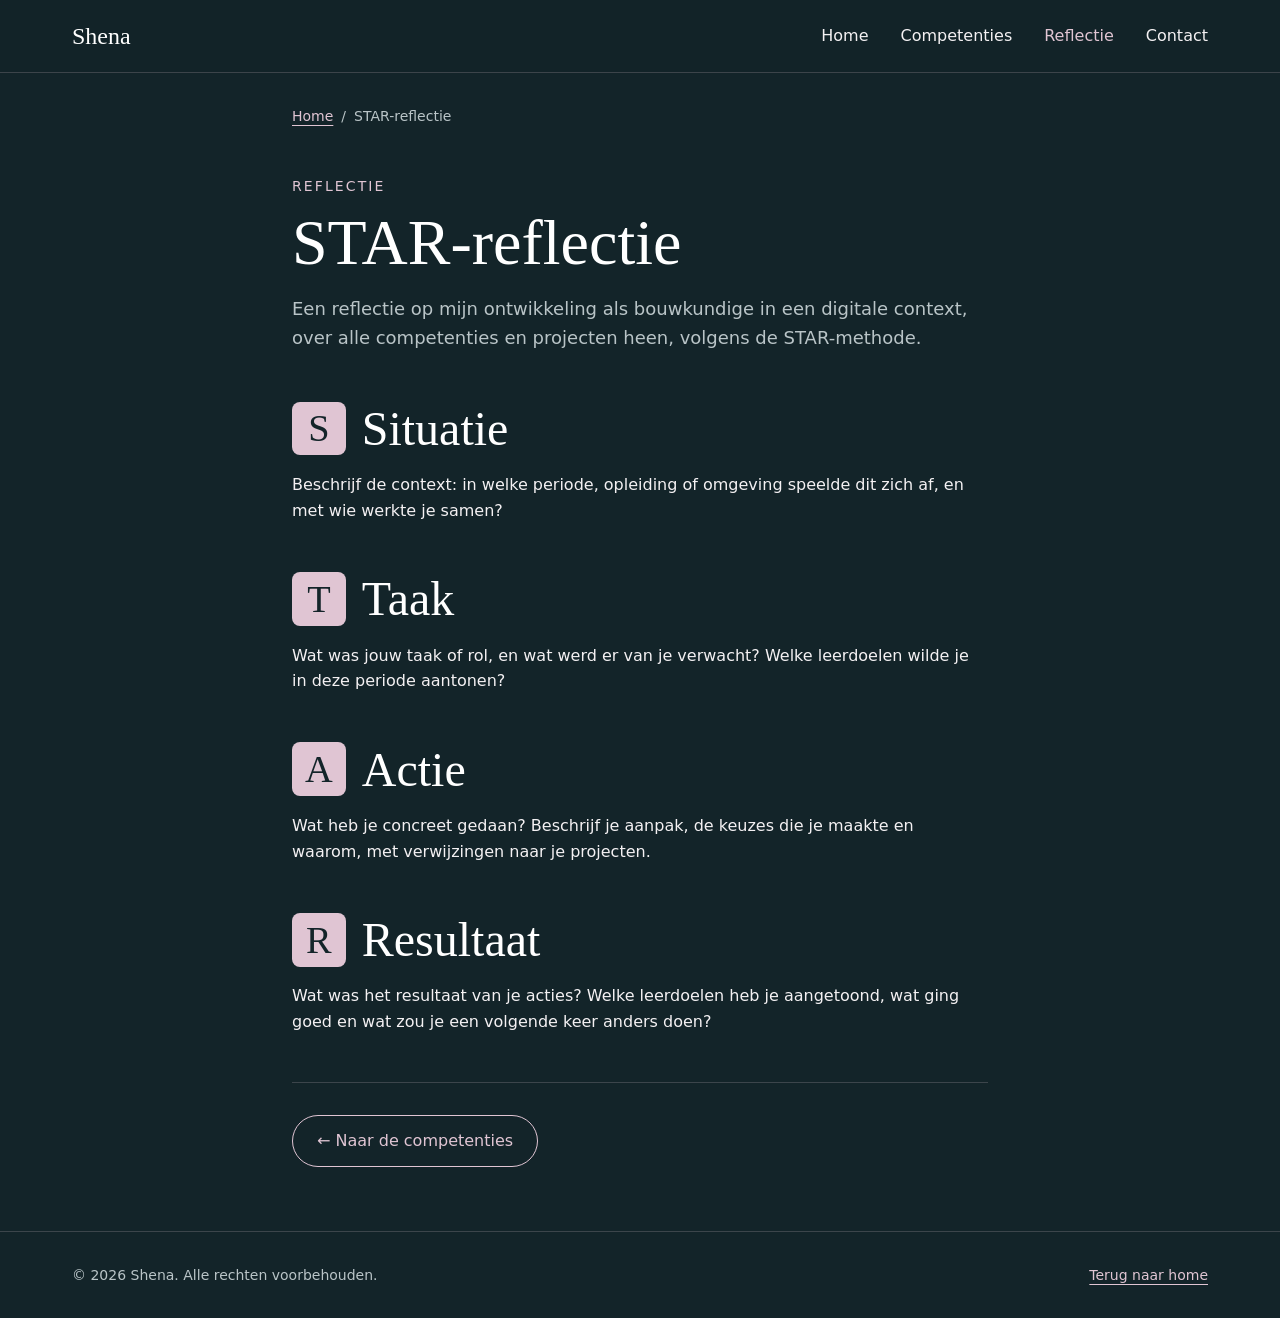
==== reflectie.html @ 4447c93f "Initial commit: bouwkunde portfolio Static site generated by build.py: home page with competenties a" ====
<!DOCTYPE html>
<html lang="nl" class="no-js">
<head>
  <meta charset="UTF-8">
  <meta name="viewport" content="width=device-width, initial-scale=1.0">
  <title>STAR-reflectie | Shena</title>
  <meta name="description" content="Reflectie van Shena op de eigen ontwikkeling en het portfolio.">

  <link rel="stylesheet" href="css/variables.css">
  <link rel="stylesheet" href="css/base.css">
  <link rel="stylesheet" href="css/style.css">
  <script src="js/main.js" defer></script>
</head>
<body>
  <a class="skip-link" href="#main">Direct naar de inhoud</a>

  <header class="site-header">
    <div class="container site-header__inner">
      <a class="site-header__logo" href="index.html" aria-label="Shena, terug naar home">Shena</a>

      <nav class="nav" aria-label="Hoofdmenu">
        <button class="nav__toggle" type="button" aria-expanded="false" aria-controls="nav-list">
          <span class="nav__toggle-icon" aria-hidden="true"></span>
          Menu
        </button>
        <ul class="nav__list" id="nav-list">
          <li><a class="nav__link" href="index.html#home">Home</a></li>
          <li><a class="nav__link" href="index.html#competenties">Competenties</a></li>
          <li><a class="nav__link" href="reflectie.html" aria-current="page">Reflectie</a></li>
          <li><a class="nav__link" href="index.html#contact">Contact</a></li>
        </ul>
      </nav>
    </div>
  </header>

  <main id="main">
    <div class="container container--narrow">
      <nav class="breadcrumb" aria-label="Kruimelpad">
        <ol>
          <li><a href="index.html">Home</a></li>
          <li><span aria-current="page">STAR-reflectie</span></li>
        </ol>
      </nav>

      <header class="project-detail__header">
        <p class="section__eyebrow">Reflectie</p>
        <h1>STAR-reflectie</h1>
        <p class="project-detail__lead">Een reflectie op mijn ontwikkeling als bouwkundige in een digitale context, over alle competenties en projecten heen, volgens de STAR-methode.</p>
      </header>

      <section class="project-detail__content" aria-label="STAR-reflectie">
          <section class="star-step" aria-labelledby="reflectie-1-title">
            <h2 class="star-step__title" id="reflectie-1-title"><span class="star-step__letter" aria-hidden="true">S</span> Situatie</h2>
            <p>Beschrijf de context: in welke periode, opleiding of omgeving speelde dit zich af, en met wie werkte je samen?</p>
          </section>

          <section class="star-step" aria-labelledby="reflectie-2-title">
            <h2 class="star-step__title" id="reflectie-2-title"><span class="star-step__letter" aria-hidden="true">T</span> Taak</h2>
            <p>Wat was jouw taak of rol, en wat werd er van je verwacht? Welke leerdoelen wilde je in deze periode aantonen?</p>
          </section>

          <section class="star-step" aria-labelledby="reflectie-3-title">
            <h2 class="star-step__title" id="reflectie-3-title"><span class="star-step__letter" aria-hidden="true">A</span> Actie</h2>
            <p>Wat heb je concreet gedaan? Beschrijf je aanpak, de keuzes die je maakte en waarom, met verwijzingen naar je projecten.</p>
          </section>

          <section class="star-step" aria-labelledby="reflectie-4-title">
            <h2 class="star-step__title" id="reflectie-4-title"><span class="star-step__letter" aria-hidden="true">R</span> Resultaat</h2>
            <p>Wat was het resultaat van je acties? Welke leerdoelen heb je aangetoond, wat ging goed en wat zou je een volgende keer anders doen?</p>
          </section>
      </section>

      <nav class="project-nav" aria-label="Paginanavigatie">
        <a class="button button--outline" href="index.html#competenties">&larr; Naar de competenties</a>
      </nav>
    </div>
  </main>

  <footer class="site-footer">
    <div class="container site-footer__inner">
      <p>&copy; <span data-year>2026</span> Shena. Alle rechten voorbehouden.</p>
      <p><a href="index.html">Terug naar home</a></p>
    </div>
  </footer>
</body>
</html>
---- css/variables.css ----
/* ==========================================================================
   Design tokens
   Change values here to update the whole site.
   1rem = 10px (see html { font-size: 62.5%; } in base.css)
   ========================================================================== */

:root {
  /* ---- Colors ---- */
  --color-bg: #132429;
  --color-bg-elevated: #1a3138;      /* cards, header */
  --color-bg-subtle: #20393f;        /* hover states, tags */
  --color-text: #f4f1f3;             /* main light text */
  --color-text-muted: #b9c4c7;       /* secondary text */
  --color-white: #ffffff;
  --color-accent: #e0c5d3;
  --color-accent-strong: #f0dce6;    /* accent hover */
  --color-on-accent: #132429;        /* text on accent backgrounds */
  --color-border: rgba(224, 197, 211, 0.2);
  --color-focus: #e0c5d3;

  /* ---- Typography ---- */
  --font-family-base: "Segoe UI", system-ui, -apple-system, Roboto, "Helvetica Neue", Arial, sans-serif;
  --font-family-heading: Georgia, "Times New Roman", serif;

  --font-size-xs: 1.2rem;    /* 12px */
  --font-size-sm: 1.4rem;    /* 14px */
  --font-size-base: 1.6rem;  /* 16px */
  --font-size-md: 1.8rem;    /* 18px */
  --font-size-lg: 2.4rem;    /* 24px */
  --font-size-xl: 3.2rem;    /* 32px */
  --font-size-2xl: 4.8rem;   /* 48px */
  --font-size-3xl: 6.4rem;   /* 64px */

  --font-weight-regular: 400;
  --font-weight-medium: 500;
  --font-weight-bold: 700;

  --line-height-tight: 1.15;
  --line-height-base: 1.6;

  --letter-spacing-wide: 0.15em;

  /* ---- Spacing ---- */
  --space-2xs: 0.4rem;   /* 4px */
  --space-xs: 0.8rem;    /* 8px */
  --space-sm: 1.2rem;    /* 12px */
  --space-md: 1.6rem;    /* 16px */
  --space-lg: 2.4rem;    /* 24px */
  --space-xl: 3.2rem;    /* 32px */
  --space-2xl: 4.8rem;   /* 48px */
  --space-3xl: 6.4rem;   /* 64px */
  --space-4xl: 9.6rem;   /* 96px */

  /* ---- Layout ---- */
  --container-max-width: 120rem;  /* 1200px */
  --container-narrow: 76rem;      /* 760px, for reading text */
  --container-padding: var(--space-md);
  --header-height: 7.2rem;

  /* ---- Borders & radius ---- */
  --border-width: 0.1rem;
  --radius-sm: 0.4rem;
  --radius-md: 0.8rem;
  --radius-lg: 1.6rem;
  --radius-pill: 99.9rem;

  /* ---- Effects ---- */
  --shadow-card: 0 0.8rem 2.4rem rgba(0, 0, 0, 0.25);
  --transition-fast: 150ms ease;
  --transition-base: 250ms ease;
}

@media (min-width: 48em) {
  :root {
    --container-padding: var(--space-xl);
  }
}
---- css/base.css ----
/* ==========================================================================
   Base: reset, typography, global elements
   ========================================================================== */

*,
*::before,
*::after {
  box-sizing: border-box;
}

html {
  font-size: 62.5%; /* 1rem = 10px */
  scroll-behavior: smooth;
  scroll-padding-top: var(--header-height);
}

@media (prefers-reduced-motion: reduce) {
  html {
    scroll-behavior: auto;
  }

  *,
  *::before,
  *::after {
    animation-duration: 0.01ms !important;
    transition-duration: 0.01ms !important;
  }
}

body {
  margin: 0;
  min-height: 100vh;
  display: flex;
  flex-direction: column;
  background-color: var(--color-bg);
  color: var(--color-text);
  font-family: var(--font-family-base);
  font-size: var(--font-size-base);
  line-height: var(--line-height-base);
  -webkit-font-smoothing: antialiased;
}

main {
  flex: 1;
}

h1,
h2,
h3,
h4 {
  margin: 0 0 var(--space-md);
  font-family: var(--font-family-heading);
  font-weight: var(--font-weight-regular);
  line-height: var(--line-height-tight);
  color: var(--color-white);
}

h1 { font-size: var(--font-size-2xl); }
h2 { font-size: var(--font-size-xl); }
h3 { font-size: var(--font-size-lg); }

@media (min-width: 48em) {
  h1 { font-size: var(--font-size-3xl); }
  h2 { font-size: var(--font-size-2xl); }
}

p {
  margin: 0 0 var(--space-md);
}

ul,
ol {
  margin: 0;
  padding: 0;
}

address {
  font-style: normal;
}

img {
  display: block;
  max-width: 100%;
  height: auto;
}

a {
  color: var(--color-accent);
  text-underline-offset: 0.3em;
  transition: color var(--transition-fast);
}

a:hover {
  color: var(--color-accent-strong);
}

:focus-visible {
  outline: 0.3rem solid var(--color-focus);
  outline-offset: 0.3rem;
  border-radius: var(--radius-sm);
}

::selection {
  background-color: var(--color-accent);
  color: var(--color-on-accent);
}

/* ---- Accessibility helpers ---- */

.visually-hidden {
  position: absolute;
  width: 0.1rem;
  height: 0.1rem;
  padding: 0;
  margin: -0.1rem;
  overflow: hidden;
  clip: rect(0, 0, 0, 0);
  white-space: nowrap;
  border: 0;
}

.skip-link {
  position: absolute;
  top: var(--space-xs);
  left: var(--space-xs);
  z-index: 100;
  padding: var(--space-xs) var(--space-md);
  background-color: var(--color-accent);
  color: var(--color-on-accent);
  font-weight: var(--font-weight-bold);
  border-radius: var(--radius-sm);
  transform: translateY(-200%);
  transition: transform var(--transition-fast);
}

.skip-link:focus {
  transform: translateY(0);
  color: var(--color-on-accent);
}
---- css/style.css ----
/* ==========================================================================
   Layout & components
   ========================================================================== */

/* ---- Layout helpers ---- */

.container {
  width: 100%;
  max-width: var(--container-max-width);
  margin-inline: auto;
  padding-inline: var(--container-padding);
}

.container--narrow {
  max-width: var(--container-narrow);
}

.section {
  padding-block: var(--space-3xl);
}

@media (min-width: 48em) {
  .section {
    padding-block: var(--space-4xl);
  }
}

.section__eyebrow {
  margin-bottom: var(--space-xs);
  color: var(--color-accent);
  font-size: var(--font-size-sm);
  font-weight: var(--font-weight-medium);
  letter-spacing: var(--letter-spacing-wide);
  text-transform: uppercase;
}

.section__intro {
  max-width: 60ch;
  margin-bottom: var(--space-2xl);
  color: var(--color-text-muted);
  font-size: var(--font-size-md);
}

/* ---- Buttons ---- */

.button {
  display: inline-flex;
  align-items: center;
  gap: var(--space-xs);
  padding: var(--space-sm) var(--space-lg);
  border: var(--border-width) solid var(--color-accent);
  border-radius: var(--radius-pill);
  font-size: var(--font-size-base);
  font-weight: var(--font-weight-medium);
  text-decoration: none;
  transition: background-color var(--transition-fast), color var(--transition-fast);
}

.button--primary {
  background-color: var(--color-accent);
  color: var(--color-on-accent);
}

.button--primary:hover {
  background-color: var(--color-accent-strong);
  color: var(--color-on-accent);
}

.button--outline {
  background-color: transparent;
  color: var(--color-accent);
}

.button--outline:hover {
  background-color: var(--color-accent);
  color: var(--color-on-accent);
}

/* ---- Header & navigation ---- */

.site-header {
  position: sticky;
  top: 0;
  z-index: 50;
  background-color: rgba(19, 36, 41, 0.92);
  backdrop-filter: blur(0.8rem);
  border-bottom: var(--border-width) solid var(--color-border);
}

.site-header__inner {
  display: flex;
  align-items: center;
  justify-content: space-between;
  min-height: var(--header-height);
}

.site-header__logo {
  font-family: var(--font-family-heading);
  font-size: var(--font-size-lg);
  color: var(--color-white);
  text-decoration: none;
}

.site-header__logo:hover {
  color: var(--color-accent);
}

.nav__toggle {
  display: inline-flex;
  align-items: center;
  gap: var(--space-xs);
  padding: var(--space-xs) var(--space-sm);
  background: none;
  border: var(--border-width) solid var(--color-border);
  border-radius: var(--radius-sm);
  color: var(--color-text);
  font: inherit;
  font-size: var(--font-size-sm);
  cursor: pointer;
}

.nav__toggle-icon,
.nav__toggle-icon::before,
.nav__toggle-icon::after {
  display: block;
  width: 1.8rem;
  height: 0.2rem;
  background-color: currentColor;
  transition: transform var(--transition-base);
}

.nav__toggle-icon {
  position: relative;
}

.nav__toggle-icon::before,
.nav__toggle-icon::after {
  content: "";
  position: absolute;
  left: 0;
}

.nav__toggle-icon::before { top: -0.6rem; }
.nav__toggle-icon::after { top: 0.6rem; }

.nav__toggle[aria-expanded="true"] .nav__toggle-icon {
  background-color: transparent;
}

.nav__toggle[aria-expanded="true"] .nav__toggle-icon::before {
  transform: translateY(0.6rem) rotate(45deg);
}

.nav__toggle[aria-expanded="true"] .nav__toggle-icon::after {
  transform: translateY(-0.6rem) rotate(-45deg);
}

.nav__list {
  position: absolute;
  top: 100%;
  left: 0;
  right: 0;
  display: none;
  flex-direction: column;
  padding: var(--space-md) var(--container-padding) var(--space-lg);
  background-color: var(--color-bg);
  border-bottom: var(--border-width) solid var(--color-border);
  list-style: none;
}

.nav__list.is-open {
  display: flex;
}

.nav__link {
  display: block;
  padding: var(--space-sm) 0;
  color: var(--color-text);
  font-size: var(--font-size-md);
  text-decoration: none;
}

.nav__link:hover,
.nav__link[aria-current="page"] {
  color: var(--color-accent);
}

/* Without JS the toggle is hidden and the menu is always visible */
.no-js .nav__toggle {
  display: none;
}

.no-js .nav__list {
  position: static;
  display: flex;
  flex-direction: row;
  gap: var(--space-md);
  padding: 0;
  border: 0;
}

@media (min-width: 48em) {
  .nav__toggle {
    display: none;
  }

  .nav__list,
  .no-js .nav__list {
    position: static;
    display: flex;
    flex-direction: row;
    gap: var(--space-xl);
    padding: 0;
    background: none;
    border: 0;
  }

  .nav__link {
    padding: var(--space-xs) 0;
    font-size: var(--font-size-base);
  }
}

/* ---- Hero ---- */

.hero {
  display: flex;
  align-items: center;
  min-height: calc(100vh - var(--header-height));
  padding-block: var(--space-3xl);
}

.hero__greeting {
  margin-bottom: var(--space-sm);
  color: var(--color-accent);
  font-size: var(--font-size-md);
}

.hero__title {
  max-width: 16ch;
  margin-bottom: var(--space-lg);
}

.hero__title-accent {
  color: var(--color-accent);
  font-style: italic;
}

.hero__text {
  max-width: 55ch;
  margin-bottom: var(--space-xl);
  color: var(--color-text-muted);
  font-size: var(--font-size-md);
}

.hero__actions {
  display: flex;
  flex-wrap: wrap;
  gap: var(--space-md);
}

.hero__inner {
  display: grid;
  /* minmax(0, …) stops the image's intrinsic width from widening the column */
  grid-template-columns: minmax(0, 1fr);
  gap: var(--space-2xl);
  align-items: center;
}

.hero__image {
  margin: 0;
}

.hero__image img {
  width: 100%;
  max-height: 48rem;
  aspect-ratio: 4 / 5;
  object-fit: cover;
  border-radius: var(--radius-lg);
  border: var(--border-width) solid var(--color-border);
  box-shadow: var(--shadow-card);
}

@media (min-width: 48em) {
  .hero__inner {
    grid-template-columns: minmax(0, 3fr) minmax(0, 2fr);
  }

  .hero__image img {
    max-height: none;
  }
}

/* ---- Project cards ---- */

.project-grid {
  display: grid;
  grid-template-columns: repeat(auto-fill, minmax(min(100%, 32rem), 1fr));
  gap: var(--space-xl);
  list-style: none;
}

.project-card {
  position: relative;
  display: flex;
  flex-direction: column;
  height: 100%;
  overflow: hidden;
  background-color: var(--color-bg-elevated);
  border: var(--border-width) solid var(--color-border);
  border-radius: var(--radius-lg);
  transition: transform var(--transition-base), box-shadow var(--transition-base),
    border-color var(--transition-base);
}

.project-card:hover,
.project-card:focus-within {
  transform: translateY(-0.4rem);
  border-color: var(--color-accent);
  box-shadow: var(--shadow-card);
}

.project-card__media {
  aspect-ratio: 16 / 10;
  background: linear-gradient(135deg, var(--color-bg-subtle), var(--color-accent));
}

.project-card__media img {
  width: 100%;
  height: 100%;
  object-fit: cover;
}

.project-card__body {
  display: flex;
  flex-direction: column;
  flex: 1;
  padding: var(--space-lg);
}

.project-card__title {
  margin-bottom: var(--space-xs);
}

.project-card__description {
  flex: 1;
  color: var(--color-text-muted);
}

/* Makes the whole card clickable while keeping one accessible link */
.project-card__link {
  color: var(--color-white);
  text-decoration: none;
}

.project-card__link::after {
  content: "";
  position: absolute;
  inset: 0;
}

.project-card__link:focus-visible {
  outline: none;
}

.project-card:has(.project-card__link:focus-visible) {
  outline: 0.3rem solid var(--color-focus);
  outline-offset: 0.3rem;
}

.project-card__cta {
  margin: var(--space-md) 0 0;
  color: var(--color-accent);
  font-weight: var(--font-weight-medium);
}

/* ---- Theme cards (home page) ---- */

.theme-grid {
  grid-template-columns: repeat(auto-fill, minmax(min(100%, 26rem), 1fr));
}

.theme-card {
  border-top: 0.4rem solid var(--color-accent);
}

.theme-card__number {
  margin-bottom: var(--space-md);
  color: var(--color-accent);
  font-family: var(--font-family-heading);
  font-size: var(--font-size-xl);
  line-height: 1;
}

.theme-card__label {
  margin-bottom: var(--space-2xs);
  color: var(--color-accent);
  font-size: var(--font-size-sm);
  font-weight: var(--font-weight-medium);
  letter-spacing: var(--letter-spacing-wide);
  text-transform: uppercase;
}

.theme-card__count {
  margin: var(--space-md) 0 0;
  color: var(--color-text-muted);
  font-size: var(--font-size-sm);
  letter-spacing: var(--letter-spacing-wide);
  text-transform: uppercase;
}

/* ---- Theme overview page ---- */

.theme-header {
  padding-block: var(--space-2xl) 0;
}

.leerdoelen,
.competentie-projects {
  margin-top: var(--space-2xl);
}

.leerdoelen h2,
.competentie-projects h2 {
  margin-bottom: var(--space-lg);
}

.competentie-diagram {
  margin-top: var(--space-xl);
}

/* ---- Leerdoelen (competentie and project pages) ---- */

.leerdoel-list {
  display: grid;
  gap: var(--space-sm);
  max-width: 80ch;
  padding: 0;
  list-style: none;
}

.project-detail__content .leerdoel-list {
  padding-left: 0;
}

.leerdoel {
  display: flex;
  align-items: flex-start;
  gap: var(--space-md);
  margin: 0;
  padding: var(--space-md) var(--space-lg);
  background-color: var(--color-bg-elevated);
  border: var(--border-width) solid var(--color-border);
  border-radius: var(--radius-md);
}

.project-detail__content .leerdoel {
  margin-bottom: 0;
}

.leerdoel__code {
  flex-shrink: 0;
  min-width: 4.4rem;
  padding: var(--space-2xs) var(--space-xs);
  background-color: var(--color-bg-subtle);
  border-radius: var(--radius-sm);
  color: var(--color-accent);
  font-family: var(--font-family-heading);
  font-size: var(--font-size-md);
  line-height: var(--line-height-tight);
  text-align: center;
  text-decoration: none;
}

a.leerdoel__code:hover {
  background-color: var(--color-accent);
  color: var(--color-on-accent);
}

.leerdoel__text {
  margin: 0;
}

/* ---- Timeline slider (reflectie page) ---- */

.timeline {
  padding-top: 0;
}

.timeline__header {
  display: flex;
  flex-wrap: wrap;
  align-items: flex-end;
  justify-content: space-between;
  gap: var(--space-md);
  margin-bottom: var(--space-lg);
}

.timeline__header h2 {
  margin-bottom: var(--space-xs);
}

.timeline__intro {
  max-width: 60ch;
  margin: 0;
  color: var(--color-text-muted);
}

.timeline__controls {
  display: flex;
  gap: var(--space-xs);
}

.timeline__controls[hidden] {
  display: none;
}

.timeline__button {
  display: grid;
  place-items: center;
  width: 4.4rem;
  height: 4.4rem;
  background: none;
  border: var(--border-width) solid var(--color-accent);
  border-radius: var(--radius-pill);
  color: var(--color-accent);
  font-size: var(--font-size-md);
  cursor: pointer;
  transition: background-color var(--transition-fast), color var(--transition-fast);
}

.timeline__button:hover:not(:disabled) {
  background-color: var(--color-accent);
  color: var(--color-on-accent);
}

.timeline__button:disabled {
  opacity: 0.35;
  cursor: default;
}

.timeline__track {
  display: grid;
  grid-auto-flow: column;
  grid-auto-columns: min(85%, 30rem);
  gap: var(--space-lg);
  margin: 0;
  /* Room for the card hover lift and focus outline inside the scroll area */
  padding: var(--space-xs) var(--space-2xs) var(--space-lg);
  overflow-x: auto;
  scroll-snap-type: x mandatory;
  scroll-padding-inline: var(--space-2xs);
  list-style: none;
  scrollbar-color: var(--color-accent) transparent;
}

.timeline__item {
  position: relative;
  display: flex;
  flex-direction: column;
  padding-top: var(--space-xl);
  scroll-snap-align: start;
}

/* The line connecting the dots, running into the gap to the next item */
.timeline__item::before {
  content: "";
  position: absolute;
  top: 0.7rem;
  left: 0;
  right: calc(-1 * var(--space-lg));
  height: 0.2rem;
  background-color: var(--color-border);
}

.timeline__item:last-child::before {
  right: 0;
}

.timeline__item::after {
  content: "";
  position: absolute;
  top: 0;
  left: 0;
  width: 1.6rem;
  height: 1.6rem;
  background-color: var(--color-accent);
  border: 0.3rem solid var(--color-bg);
  border-radius: 50%;
}

.timeline__date {
  margin-bottom: var(--space-sm);
  color: var(--color-accent);
  font-size: var(--font-size-sm);
  font-weight: var(--font-weight-medium);
  letter-spacing: var(--letter-spacing-wide);
  text-transform: uppercase;
}

.timeline-card {
  flex: 1;
}

.timeline-card__progress {
  margin-top: auto;
}

.timeline-card__progress-label {
  margin-bottom: var(--space-2xs);
  color: var(--color-text-muted);
  font-size: var(--font-size-sm);
}

.progress-bar {
  height: 0.6rem;
  overflow: hidden;
  background-color: var(--color-bg-subtle);
  border-radius: var(--radius-pill);
}

.progress-bar span {
  display: block;
  height: 100%;
  background-color: var(--color-accent);
  border-radius: inherit;
}

.timeline-card__new {
  margin: var(--space-sm) 0 0;
  color: var(--color-accent);
  font-size: var(--font-size-sm);
}

/* ---- STAR-reflectie steps ---- */

.star-step__title {
  display: flex;
  align-items: center;
  gap: var(--space-md);
}

.star-step__letter {
  display: inline-grid;
  place-items: center;
  flex-shrink: 0;
  width: 1.4em;
  height: 1.4em;
  background-color: var(--color-accent);
  border-radius: var(--radius-md);
  color: var(--color-on-accent);
  font-size: 0.8em;
}

.project-card__leerdoelen {
  margin: var(--space-md) 0 0;
  color: var(--color-text-muted);
  font-size: var(--font-size-sm);
}

.theme-nav {
  margin-top: var(--space-3xl);
  padding-block: var(--space-xl) var(--space-3xl);
  border-top: var(--border-width) solid var(--color-border);
}

.theme-nav__title {
  margin-bottom: var(--space-md);
  font-size: var(--font-size-lg);
}

.theme-nav__list {
  display: flex;
  flex-wrap: wrap;
  gap: var(--space-sm);
  list-style: none;
}

/* ---- Tags ---- */

.tag-list {
  display: flex;
  flex-wrap: wrap;
  gap: var(--space-xs);
  margin-bottom: var(--space-md);
  list-style: none;
}

.tag {
  padding: var(--space-2xs) var(--space-sm);
  background-color: var(--color-bg-subtle);
  border-radius: var(--radius-pill);
  color: var(--color-accent);
  font-size: var(--font-size-xs);
  letter-spacing: 0.05em;
}

/* ---- Contact ---- */

.contact {
  background-color: var(--color-bg-elevated);
  border-top: var(--border-width) solid var(--color-border);
}

.contact__list {
  display: grid;
  grid-template-columns: repeat(auto-fit, minmax(min(100%, 24rem), 1fr));
  gap: var(--space-lg);
  list-style: none;
}

.contact__item {
  padding: var(--space-lg);
  border: var(--border-width) solid var(--color-border);
  border-radius: var(--radius-md);
}

.contact__label {
  display: block;
  margin-bottom: var(--space-2xs);
  color: var(--color-text-muted);
  font-size: var(--font-size-sm);
  letter-spacing: var(--letter-spacing-wide);
  text-transform: uppercase;
}

.contact__value {
  font-size: var(--font-size-md);
  word-break: break-word;
}

/* ---- Footer ---- */

.site-footer {
  padding-block: var(--space-xl);
  border-top: var(--border-width) solid var(--color-border);
  color: var(--color-text-muted);
  font-size: var(--font-size-sm);
}

.site-footer__inner {
  display: flex;
  flex-wrap: wrap;
  justify-content: space-between;
  gap: var(--space-md);
}

.site-footer p {
  margin: 0;
}

/* ---- Project detail page ---- */

.breadcrumb ol {
  display: flex;
  flex-wrap: wrap;
  gap: var(--space-xs);
  padding-top: var(--space-xl);
  list-style: none;
  font-size: var(--font-size-sm);
  color: var(--color-text-muted);
}

.breadcrumb li + li::before {
  content: "/";
  margin-right: var(--space-xs);
  color: var(--color-text-muted);
}

.project-detail__header {
  padding-block: var(--space-2xl) var(--space-xl);
}

.project-detail__lead {
  max-width: 60ch;
  color: var(--color-text-muted);
  font-size: var(--font-size-md);
}

.project-detail__meta {
  display: grid;
  grid-template-columns: repeat(auto-fit, minmax(min(100%, 16rem), 1fr));
  gap: var(--space-lg);
  margin: var(--space-xl) 0 0;
  padding-block: var(--space-lg);
  border-block: var(--border-width) solid var(--color-border);
}

.project-detail__meta dt {
  margin-bottom: var(--space-2xs);
  color: var(--color-accent);
  font-size: var(--font-size-xs);
  letter-spacing: var(--letter-spacing-wide);
  text-transform: uppercase;
}

.project-detail__meta dd {
  margin: 0;
}

.project-detail__image {
  margin: 0 0 var(--space-2xl);
}

.project-detail__image img {
  width: 100%;
  aspect-ratio: 16 / 9;
  object-fit: cover;
  border-radius: var(--radius-lg);
  border: var(--border-width) solid var(--color-border);
}

.project-detail__image-placeholder {
  aspect-ratio: 16 / 9;
  border-radius: var(--radius-lg);
  background: linear-gradient(135deg, var(--color-bg-subtle), var(--color-accent));
}

.project-detail__image figcaption {
  margin-top: var(--space-xs);
  color: var(--color-text-muted);
  font-size: var(--font-size-sm);
}

.project-detail__content section {
  margin-bottom: var(--space-2xl);
}

.project-detail__content ul {
  padding-left: var(--space-lg);
}

.project-detail__content li {
  margin-bottom: var(--space-xs);
}

.project-nav {
  display: flex;
  flex-wrap: wrap;
  justify-content: space-between;
  gap: var(--space-md);
  padding-block: var(--space-xl) var(--space-3xl);
  border-top: var(--border-width) solid var(--color-border);
}

/* ---- Reveal on scroll (enabled by JS) ---- */

.js .reveal {
  opacity: 0;
  transform: translateY(2rem);
  transition: opacity 600ms ease, transform 600ms ease;
}

.js .reveal.is-visible {
  opacity: 1;
  transform: none;
}
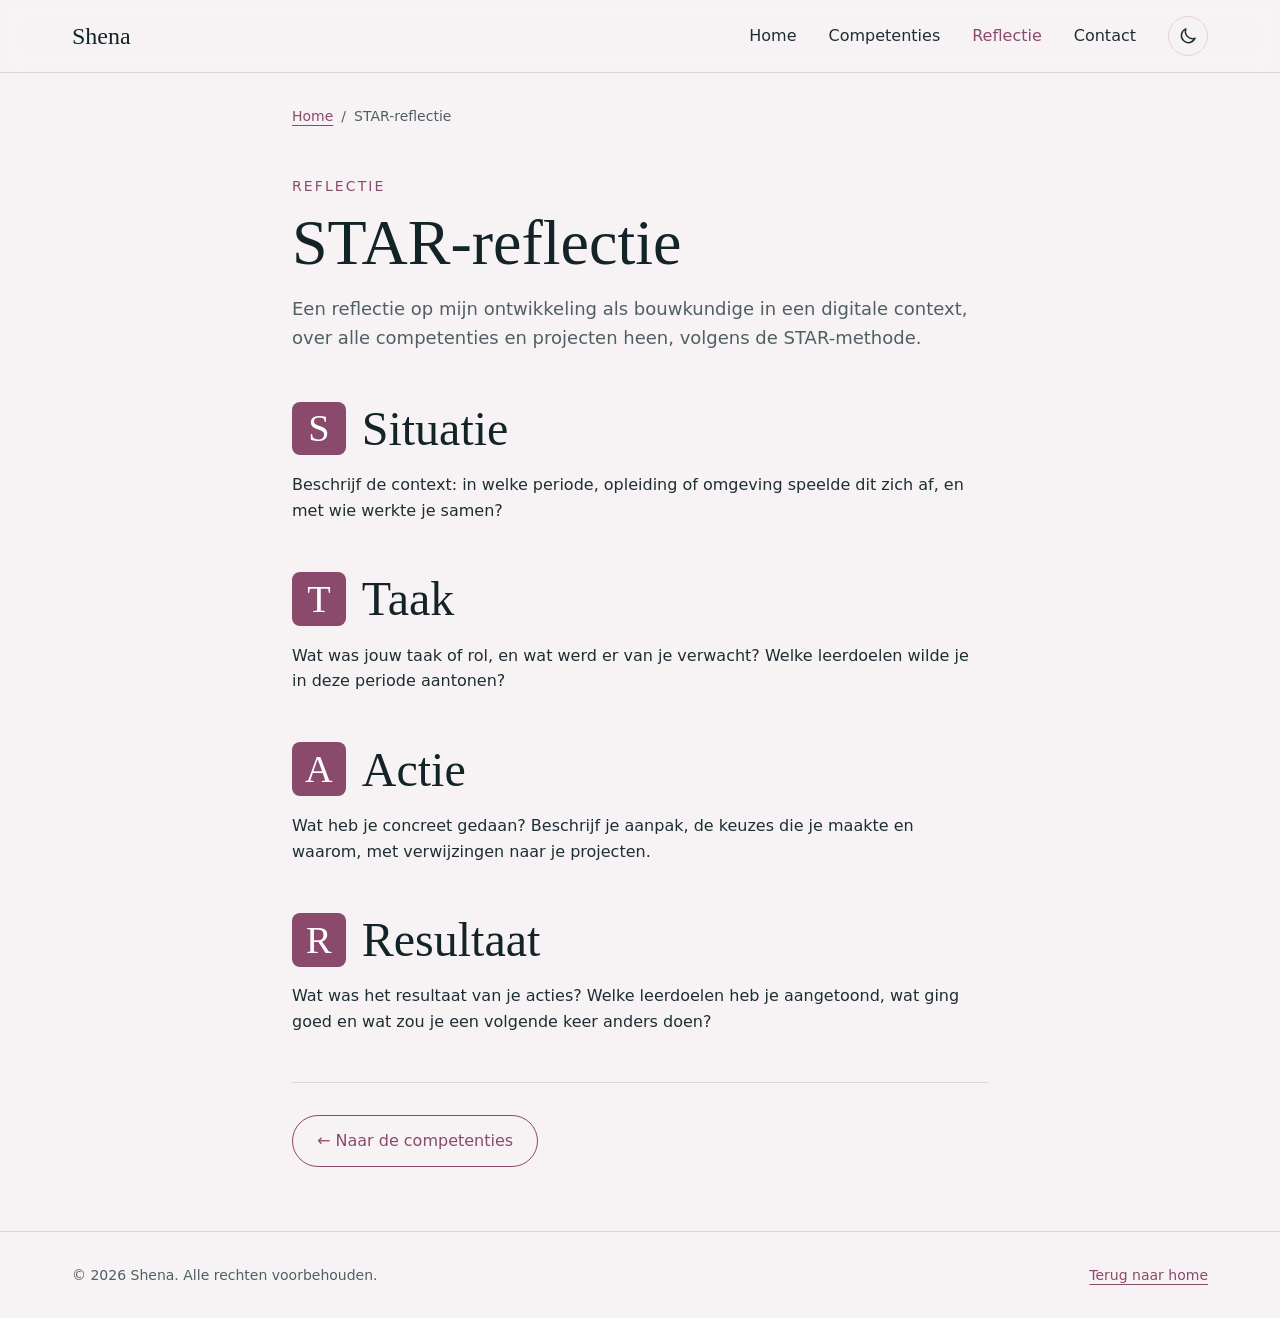
==== commit e894a43a: "Made instruction and added light dark modus" ====
--- a/reflectie.html
+++ b/reflectie.html
@@ -10,6 +10,13 @@
   <link rel="stylesheet" href="css/base.css">
   <link rel="stylesheet" href="css/style.css">
   <script src="js/main.js" defer></script>
+  <script>
+    /* Apply a saved light/dark choice before the page is drawn, to avoid a flash */
+    try {
+      var savedTheme = localStorage.getItem("theme");
+      if (savedTheme === "light" || savedTheme === "dark") document.documentElement.dataset.theme = savedTheme;
+    } catch (e) {}
+  </script>
 </head>
 <body>
   <a class="skip-link" href="#main">Direct naar de inhoud</a>
@@ -30,6 +37,17 @@
           <li><a class="nav__link" href="index.html#contact">Contact</a></li>
         </ul>
       </nav>
+
+      <button class="theme-toggle" type="button" aria-pressed="false" data-theme-toggle hidden>
+        <svg class="theme-toggle__icon theme-toggle__icon--sun" viewBox="0 0 24 24" aria-hidden="true" focusable="false">
+          <circle cx="12" cy="12" r="4.5"/>
+          <path d="M12 1.5v3M12 19.5v3M1.5 12h3M19.5 12h3M4.6 4.6l2.1 2.1M17.3 17.3l2.1 2.1M4.6 19.4l2.1-2.1M17.3 6.7l2.1-2.1"/>
+        </svg>
+        <svg class="theme-toggle__icon theme-toggle__icon--moon" viewBox="0 0 24 24" aria-hidden="true" focusable="false">
+          <path d="M20.5 14.5A8.5 8.5 0 0 1 9.5 3.5a8.5 8.5 0 1 0 11 11z"/>
+        </svg>
+        <span class="visually-hidden">Lichte modus</span>
+      </button>
     </div>
   </header>
 
--- a/css/variables.css
+++ b/css/variables.css
@@ -5,18 +5,22 @@
    ========================================================================== */
 
 :root {
-  /* ---- Colors ---- */
+  /* ---- Colors (dark theme, the default) ----
+     The light theme overrides these at the bottom of this file. */
+  color-scheme: dark;
   --color-bg: #132429;
   --color-bg-elevated: #1a3138;      /* cards, header */
   --color-bg-subtle: #20393f;        /* hover states, tags */
-  --color-text: #f4f1f3;             /* main light text */
+  --color-header-bg: rgba(19, 36, 41, 0.92);
+  --color-text: #f4f1f3;             /* main text */
   --color-text-muted: #b9c4c7;       /* secondary text */
-  --color-white: #ffffff;
+  --color-heading: #ffffff;          /* headings, logo, card titles */
   --color-accent: #e0c5d3;
   --color-accent-strong: #f0dce6;    /* accent hover */
   --color-on-accent: #132429;        /* text on accent backgrounds */
   --color-border: rgba(224, 197, 211, 0.2);
   --color-focus: #e0c5d3;
+  --shadow-card: 0 0.8rem 2.4rem rgba(0, 0, 0, 0.25);
 
   /* ---- Typography ---- */
   --font-family-base: "Segoe UI", system-ui, -apple-system, Roboto, "Helvetica Neue", Arial, sans-serif;
@@ -65,7 +69,6 @@
   --radius-pill: 99.9rem;
 
   /* ---- Effects ---- */
-  --shadow-card: 0 0.8rem 2.4rem rgba(0, 0, 0, 0.25);
   --transition-fast: 150ms ease;
   --transition-base: 250ms ease;
 }
@@ -75,3 +78,44 @@
     --container-padding: var(--space-xl);
   }
 }
+
+/* ---- Light theme ----
+   Used when the visitor's system is set to light (unless they chose dark with the
+   theme button), or when they chose light with the button. js/main.js sets
+   data-theme on <html>. Both blocks below must stay identical. */
+
+@media (prefers-color-scheme: light) {
+  :root:not([data-theme="dark"]) {
+    color-scheme: light;
+    --color-bg: #f7f3f5;
+    --color-bg-elevated: #ffffff;
+    --color-bg-subtle: #efe4ea;
+    --color-header-bg: rgba(247, 243, 245, 0.92);
+    --color-text: #1d2e33;
+    --color-text-muted: #4f5f64;
+    --color-heading: #132429;
+    --color-accent: #8a4a6b;
+    --color-accent-strong: #6e3754;
+    --color-on-accent: #ffffff;
+    --color-border: rgba(138, 74, 107, 0.2);
+    --color-focus: #8a4a6b;
+    --shadow-card: 0 0.8rem 2.4rem rgba(19, 36, 41, 0.12);
+  }
+}
+
+:root[data-theme="light"] {
+  color-scheme: light;
+  --color-bg: #f7f3f5;
+  --color-bg-elevated: #ffffff;
+  --color-bg-subtle: #efe4ea;
+  --color-header-bg: rgba(247, 243, 245, 0.92);
+  --color-text: #1d2e33;
+  --color-text-muted: #4f5f64;
+  --color-heading: #132429;
+  --color-accent: #8a4a6b;
+  --color-accent-strong: #6e3754;
+  --color-on-accent: #ffffff;
+  --color-border: rgba(138, 74, 107, 0.2);
+  --color-focus: #8a4a6b;
+  --shadow-card: 0 0.8rem 2.4rem rgba(19, 36, 41, 0.12);
+}
--- a/css/base.css
+++ b/css/base.css
@@ -52,7 +52,7 @@
   font-family: var(--font-family-heading);
   font-weight: var(--font-weight-regular);
   line-height: var(--line-height-tight);
-  color: var(--color-white);
+  color: var(--color-heading);
 }
 
 h1 { font-size: var(--font-size-2xl); }
--- a/css/style.css
+++ b/css/style.css
@@ -82,7 +82,7 @@
   position: sticky;
   top: 0;
   z-index: 50;
-  background-color: rgba(19, 36, 41, 0.92);
+  background-color: var(--color-header-bg);
   backdrop-filter: blur(0.8rem);
   border-bottom: var(--border-width) solid var(--color-border);
 }
@@ -97,7 +97,7 @@
 .site-header__logo {
   font-family: var(--font-family-heading);
   font-size: var(--font-size-lg);
-  color: var(--color-white);
+  color: var(--color-heading);
   text-decoration: none;
 }
 
@@ -221,6 +221,63 @@
   }
 }
 
+/* ---- Light/dark theme toggle ---- */
+
+.nav {
+  margin-left: auto;
+}
+
+.theme-toggle {
+  display: grid;
+  place-items: center;
+  flex-shrink: 0;
+  width: 4rem;
+  height: 4rem;
+  margin-left: var(--space-sm);
+  padding: 0;
+  background: none;
+  border: var(--border-width) solid var(--color-border);
+  border-radius: var(--radius-pill);
+  color: var(--color-text);
+  cursor: pointer;
+  transition: border-color var(--transition-fast), color var(--transition-fast);
+}
+
+.theme-toggle[hidden] {
+  display: none;
+}
+
+.theme-toggle:hover {
+  border-color: var(--color-accent);
+  color: var(--color-accent);
+}
+
+.theme-toggle__icon {
+  width: 2rem;
+  height: 2rem;
+  fill: none;
+  stroke: currentColor;
+  stroke-width: 1.8;
+  stroke-linecap: round;
+  stroke-linejoin: round;
+}
+
+/* Dark theme shows the sun (switch to light); light theme shows the moon */
+.theme-toggle__icon--moon,
+.theme-toggle[aria-pressed="true"] .theme-toggle__icon--sun {
+  display: none;
+}
+
+.theme-toggle[aria-pressed="true"] .theme-toggle__icon--moon {
+  display: block;
+}
+
+@media (min-width: 48em) {
+  .theme-toggle {
+    margin-left: var(--space-xl);
+  }
+}
+
 /* ---- Hero ---- */
 
 .hero {
@@ -349,7 +406,7 @@
 
 /* Makes the whole card clickable while keeping one accessible link */
 .project-card__link {
-  color: var(--color-white);
+  color: var(--color-heading);
   text-decoration: none;
 }
 
